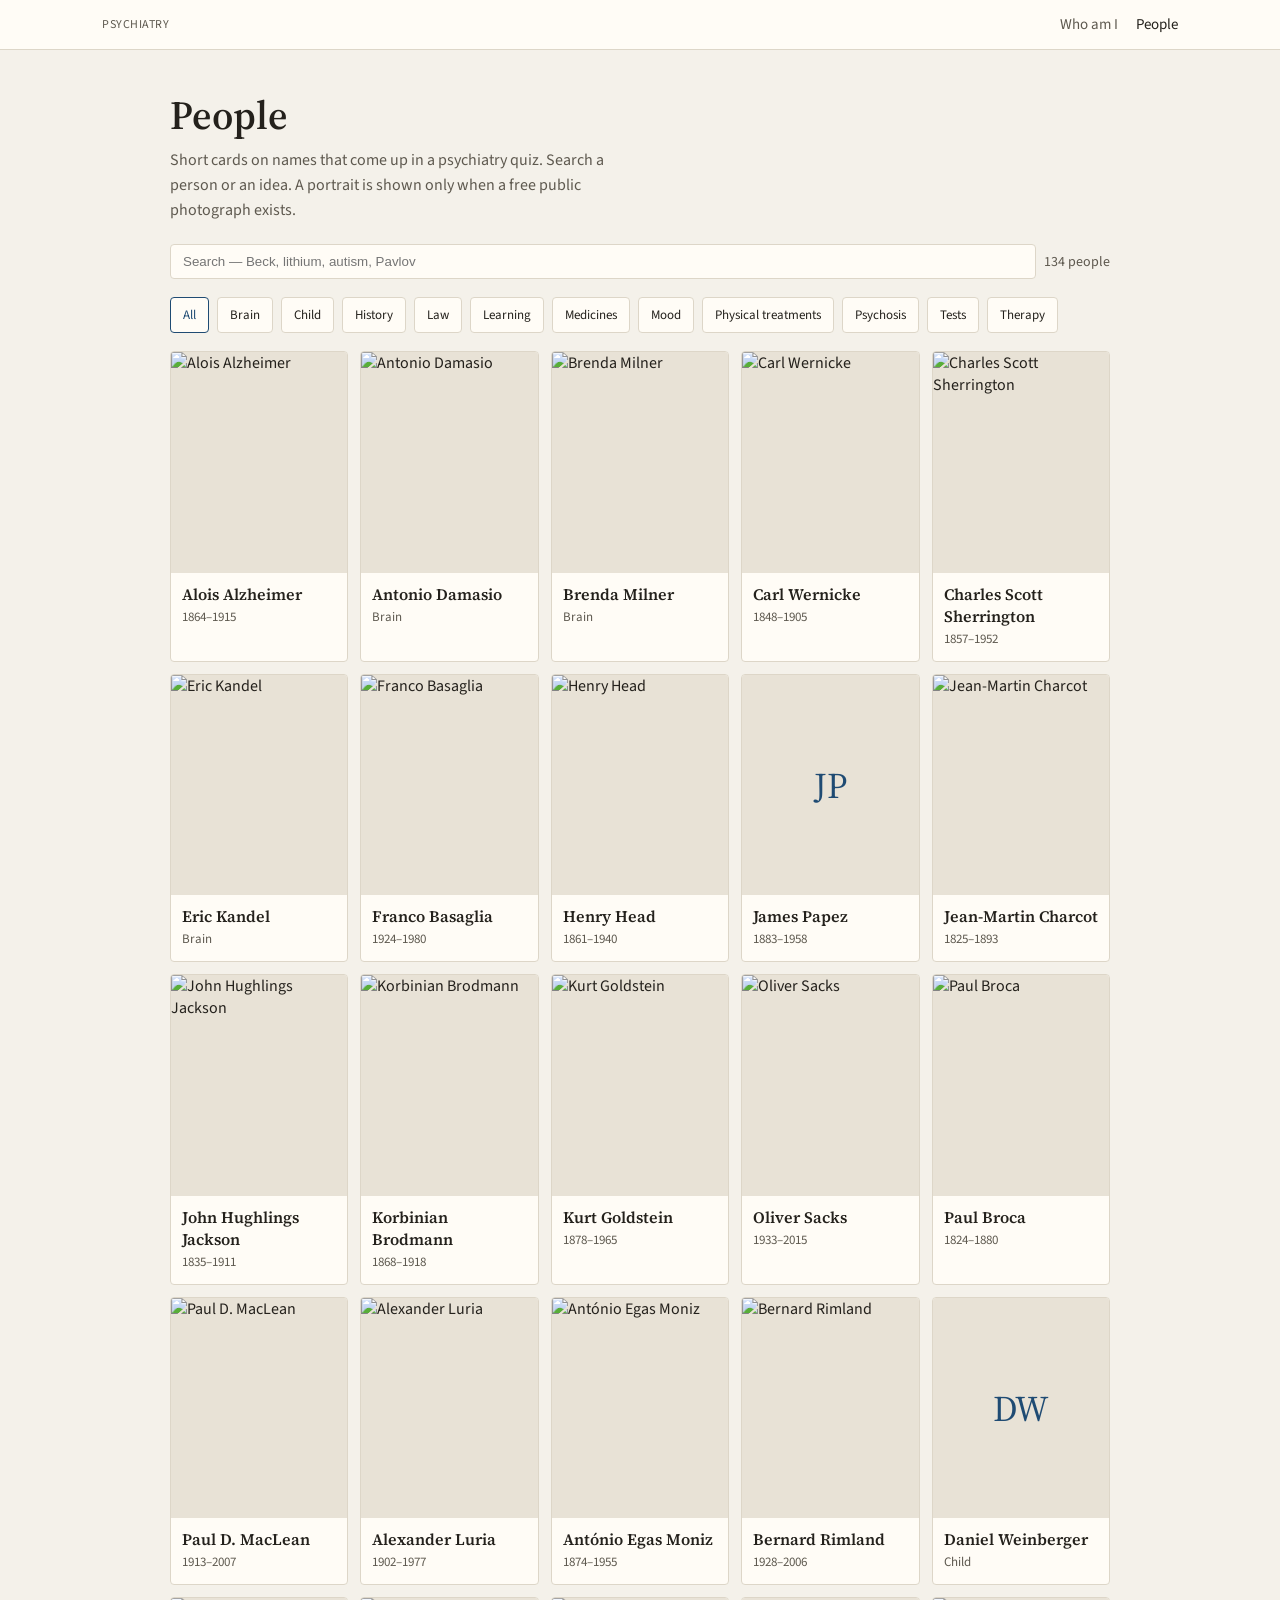
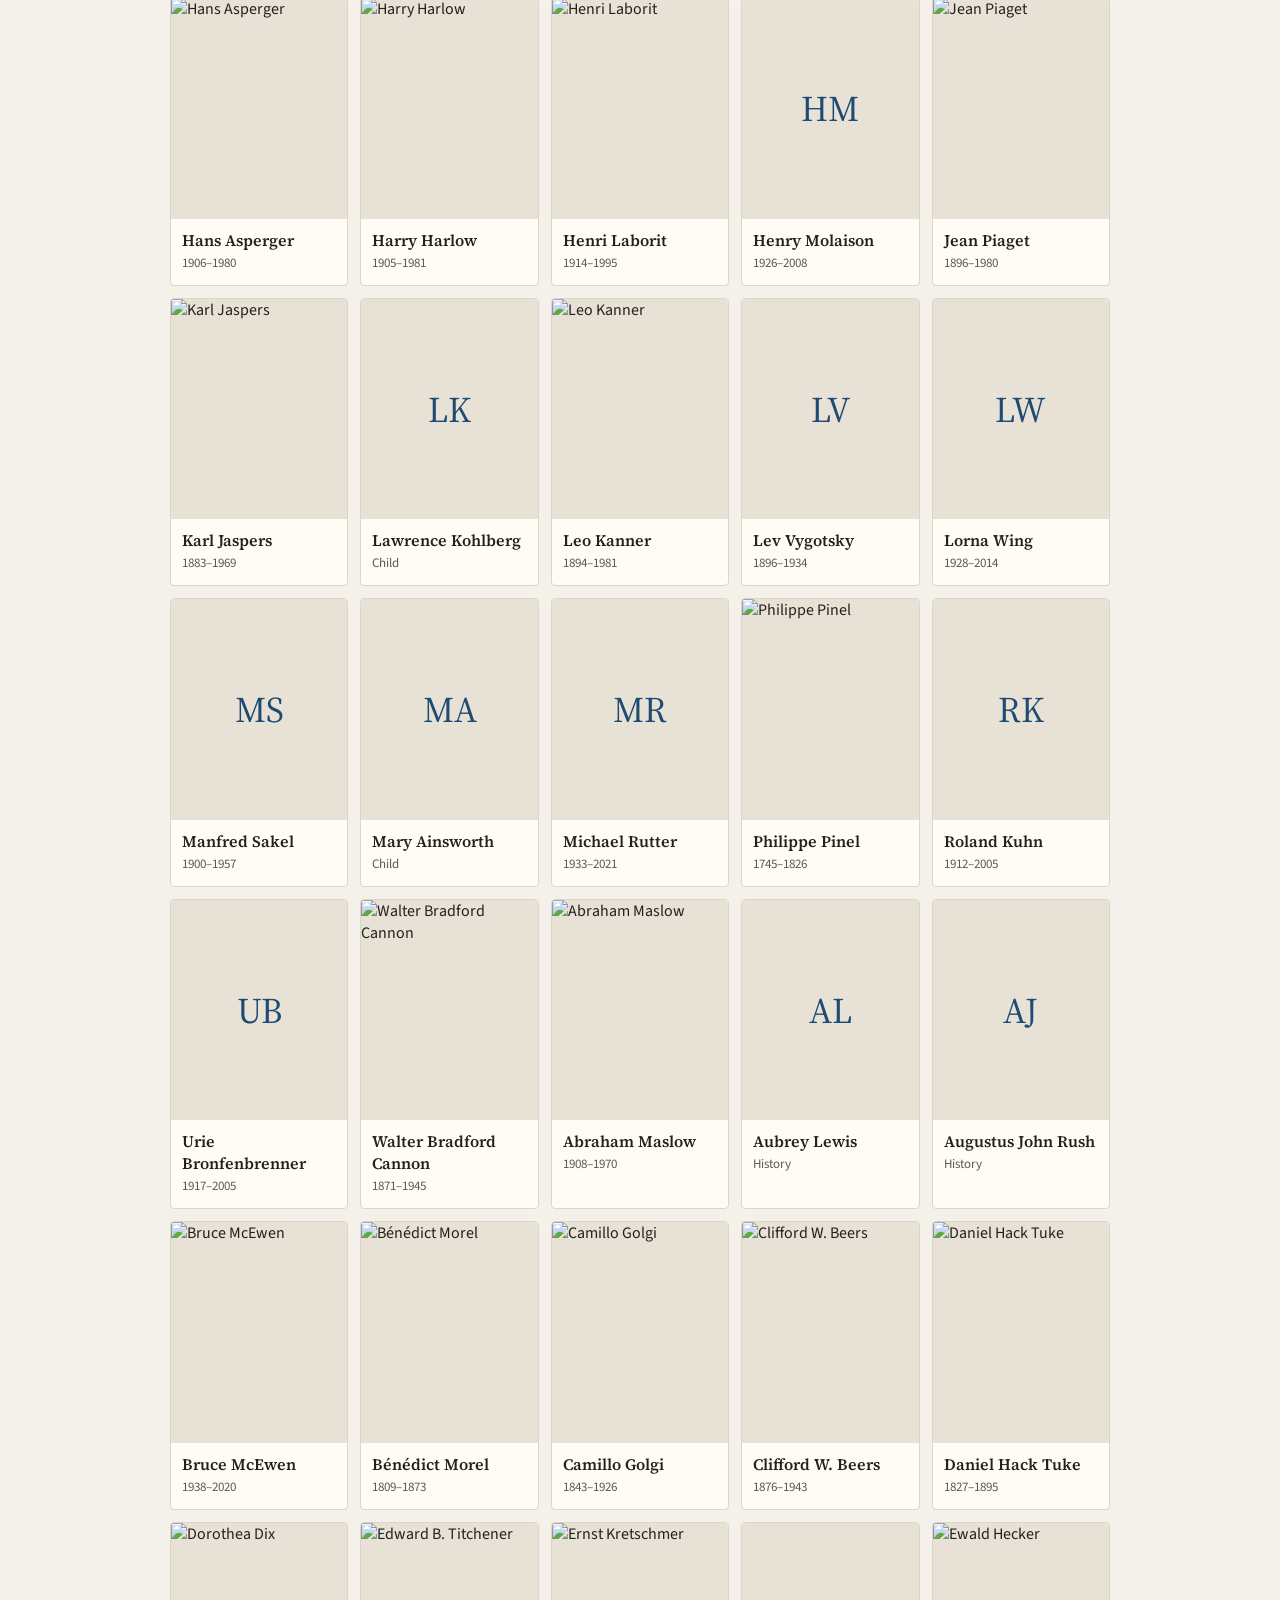
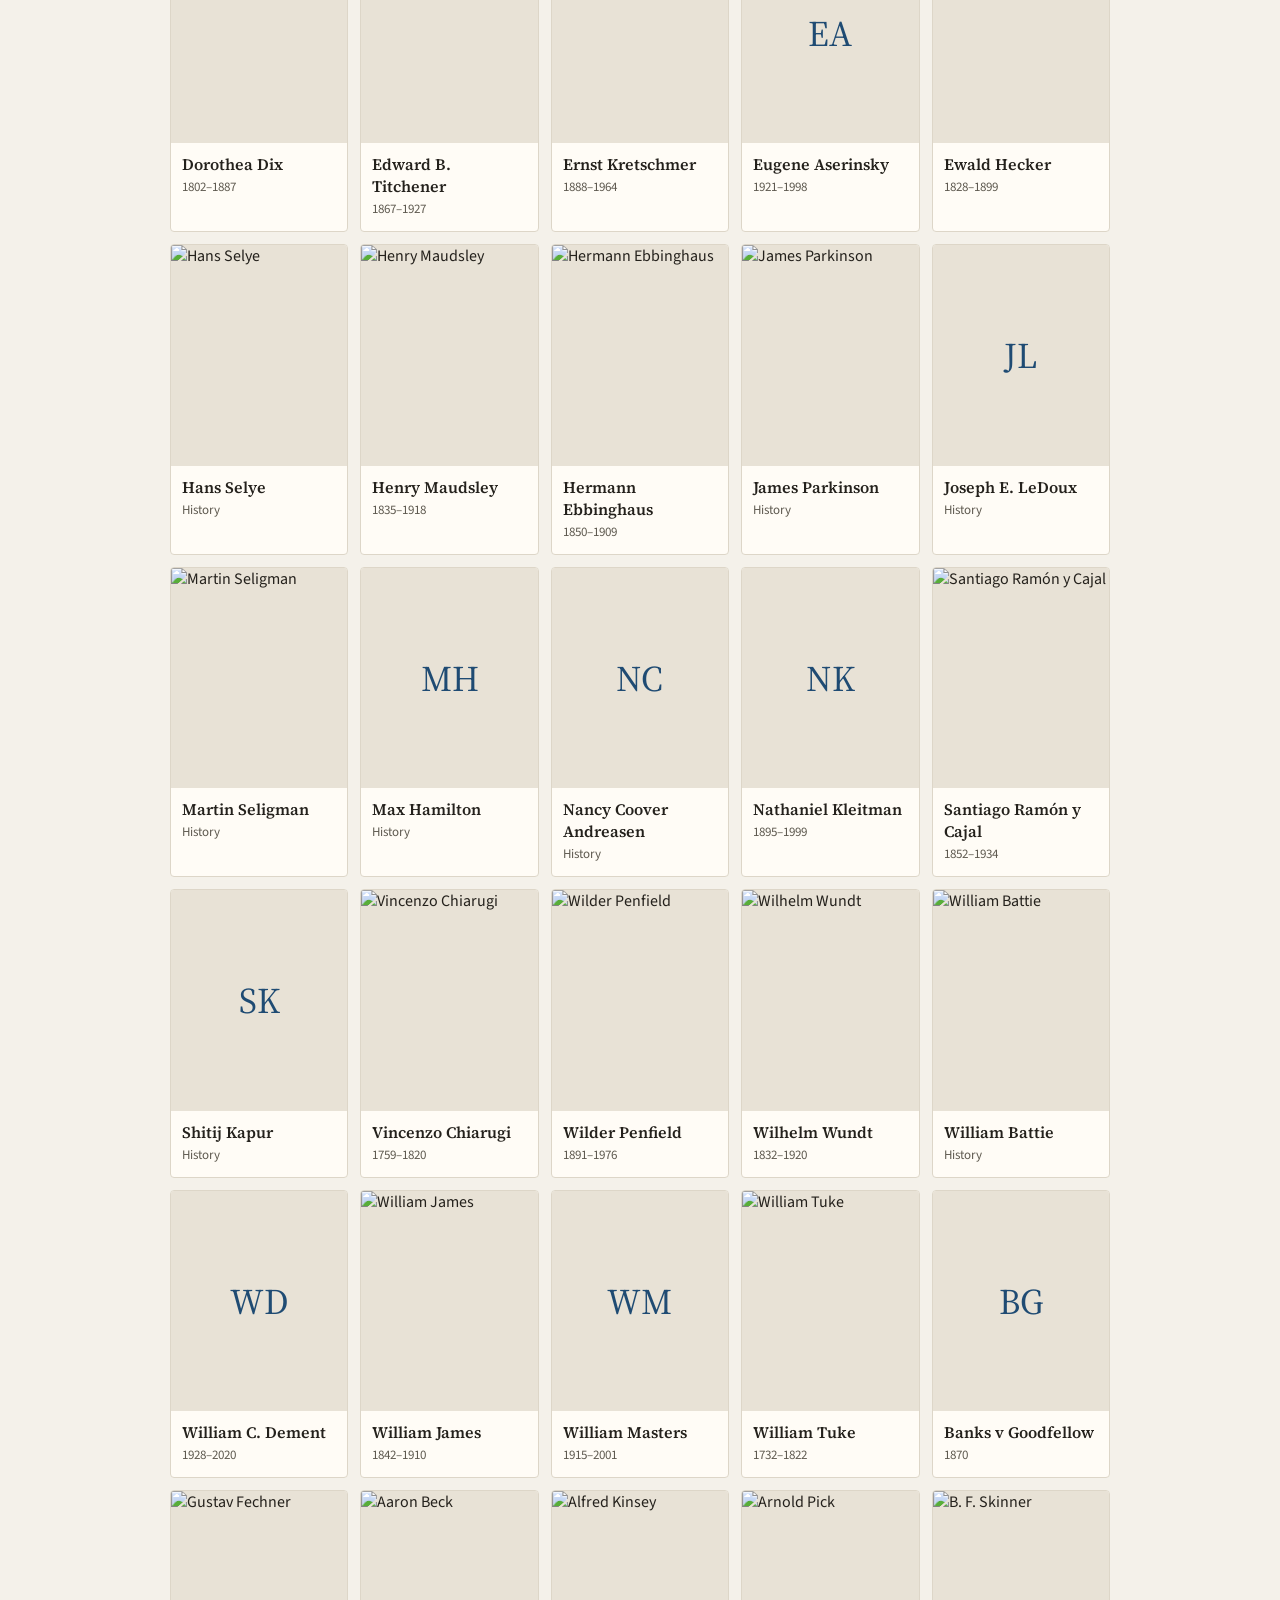
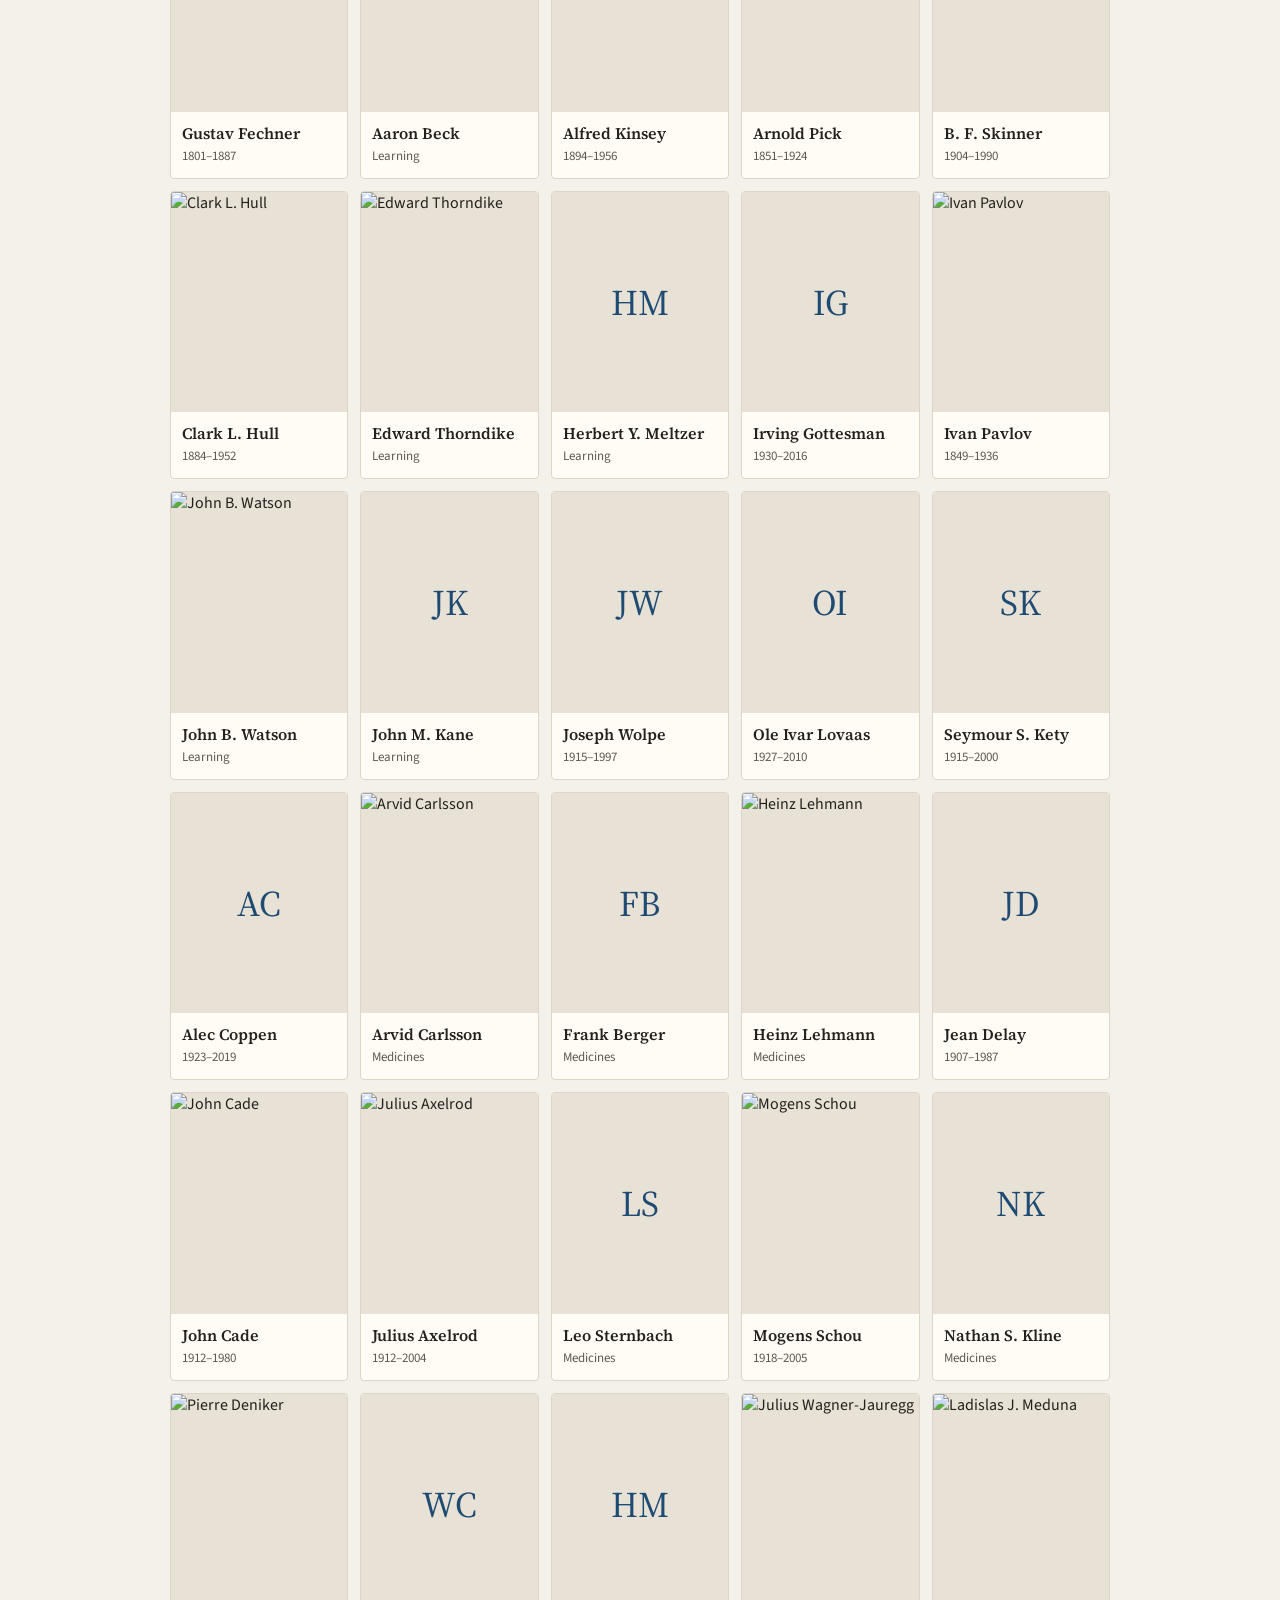
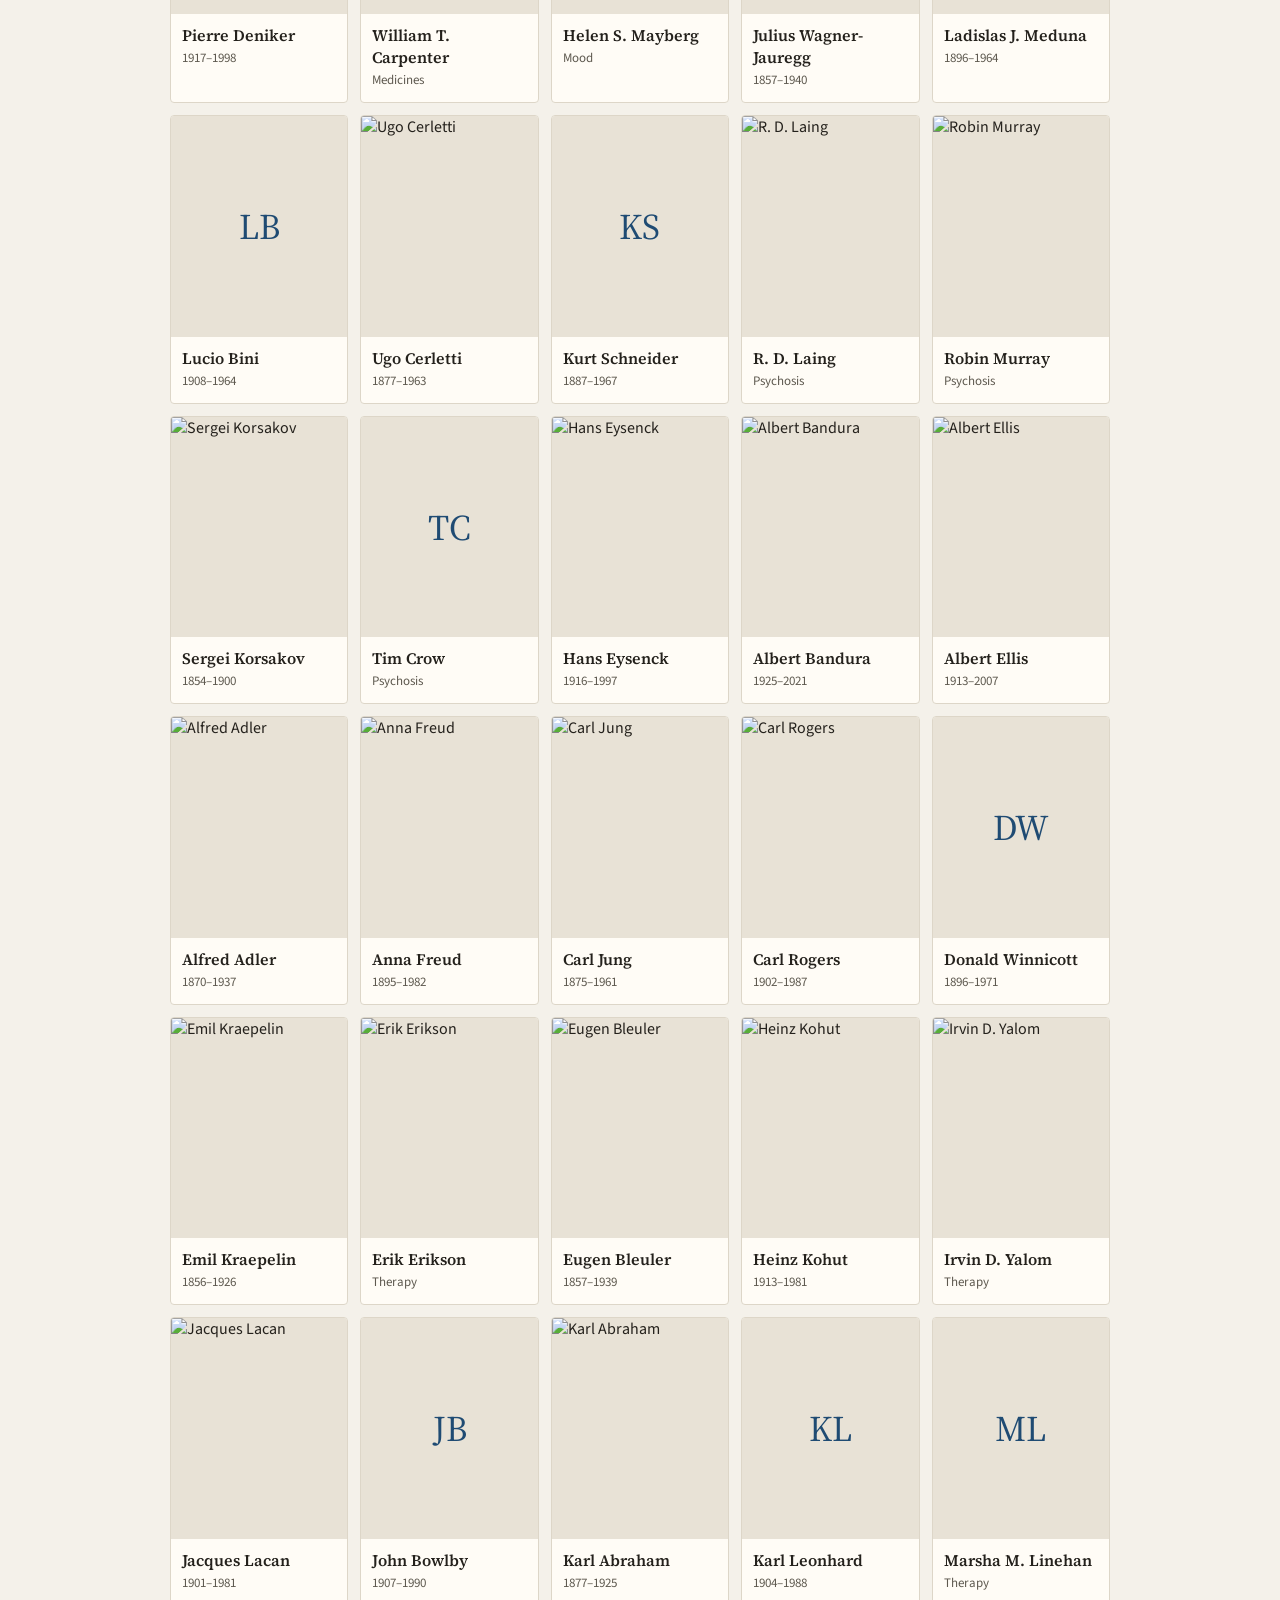
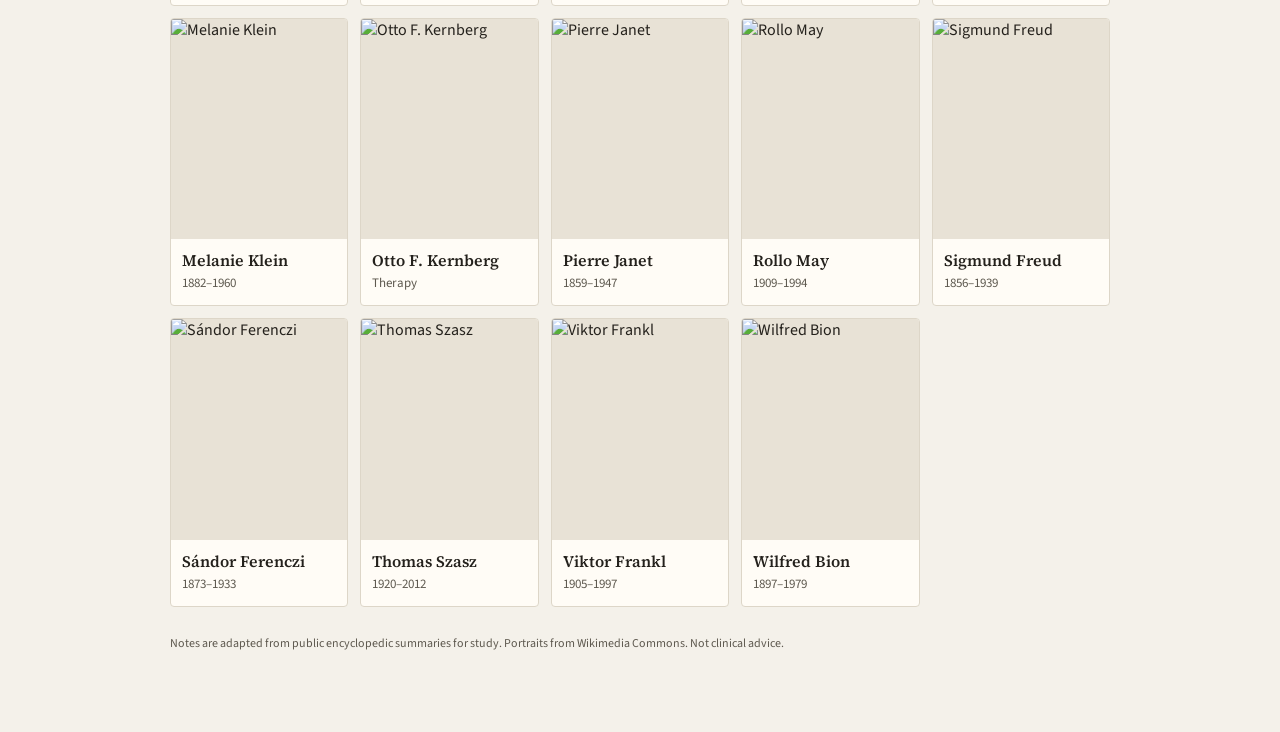
==== people.html @ 91e6fb1a "Add psychiatry Who am I quiz site. Static pages for the name quiz and people cards." ====
<!DOCTYPE html>
<html lang="en">
<head>
  <meta charset="UTF-8" />
  <meta name="viewport" content="width=device-width, initial-scale=1" />
  <title>People — Psychiatry</title>
  <link href="https://fonts.googleapis.com/css2?family=Source+Sans+3:wght@400;600&family=Source+Serif+4:opsz,wght@8..60,500;8..60,600&display=swap" rel="stylesheet" />
  <link rel="stylesheet" href="styles.css?v=4" />
</head>
<body>
  <header class="top">
    <div class="k">Psychiatry</div>
    <nav>
      <a href="index.html">Who am I</a>
      <a class="on" href="people.html">People</a>
    </nav>
  </header>
  <div class="wrap people-wrap">
    <h1>People</h1>
    <p class="lead">Short cards on names that come up in a psychiatry quiz. Search a person or an idea. A portrait is shown only when a free public photograph exists.</p>
    <div class="row">
      <input id="q" placeholder="Search — Beck, lithium, autism, Pavlov" />
      <span class="stat" id="count"></span>
    </div>
    <div class="row" id="eras"></div>
    <article class="detail" id="detail"></article>
    <div class="grid" id="grid"></div>
    <p class="credit" style="margin-top:28px">Notes are adapted from public encyclopedic summaries for study. Portraits from Wikimedia Commons. Not clinical advice.</p>
  </div>
  <script src="people.js?v=4"></script>
  <script>
    const PEOPLE = window.WHO || [];
    const labels = [...new Set(PEOPLE.map(p => p.era))].sort();
    let era = "all", q = "";

    function initials(p){ return p.name.split(/\s+/).filter(w=>w.length>2).slice(0,2).map(w=>w[0]).join("") || "?"; }
    function filtered(){
      const s = q.toLowerCase();
      return PEOPLE.filter(p=>{
        if (era!=="all" && p.era!==era) return false;
        if (!s) return true;
        return (p.name+" "+p.one+" "+p.hold+" "+p.clues.join(" ")+" "+p.also).toLowerCase().includes(s);
      });
    }
    function paint(){
      const list = filtered();
      document.getElementById("count").textContent = list.length + " people";
      document.getElementById("grid").innerHTML = list.map(p=>`
        <a class="card" href="#${p.id}">
          <div class="ph">${p.has_photo?'<img alt="'+p.name+'" src="'+p.img+'">':'<div class="m">'+initials(p)+'</div>'}</div>
          <div class="bd"><b>${p.name}</b><span>${p.years || p.era}</span></div>
        </a>`).join("");
    }
    function openHash(){
      const id = location.hash.replace("#","");
      const p = PEOPLE.find(x=>x.id===id);
      const el = document.getElementById("detail");
      if (!p){ el.className="detail"; el.innerHTML=""; return; }
      el.className="detail on";
      el.innerHTML = `
        ${p.has_photo?'<img class="face" style="width:180px;height:230px" alt="'+p.name+'" src="'+p.img+'">':'<div class="mono" style="width:180px;height:230px">'+initials(p)+'</div>'}
        <div>
          <p class="k">${p.era}${p.years ? " · " + p.years : ""}</p>
          <h2 style="font-family:'Source Serif 4',Georgia,serif;font-size:32px;font-weight:600;margin:4px 0 8px">${p.name}</h2>
          <p class="hold">${p.one}</p>
          <p class="muted">${p.also}</p>
          <ol class="muted" style="margin:12px 0 0 18px">${p.clues.map(c=>"<li>"+c+"</li>").join("")}</ol>
          <div class="row">
            <a class="btn primary" href="index.html">Play Who am I</a>
            ${p.wiki?'<a class="btn" href="'+p.wiki+'" target="_blank" rel="noopener">Read more</a>':''}
          </div>
        </div>`;
      el.scrollIntoView({behavior:"smooth",block:"start"});
    }
    const eras = document.getElementById("eras");
    [["all","All"], ...labels.map(x=>[x,x])].forEach(([id,lab],i)=>{
      const b=document.createElement("button");
      b.className="chip"+(i===0?" on":""); b.textContent=lab;
      b.onclick=()=>{ era=id; [...eras.children].forEach(x=>x.classList.remove("on")); b.classList.add("on"); paint(); };
      eras.appendChild(b);
    });
    document.getElementById("q").oninput = e=>{ q=e.target.value; paint(); };
    window.addEventListener("hashchange", openHash);
    paint(); openHash();
  </script>
</body>
</html>
---- styles.css ----
:root {
  --bg: #f4f1ea;
  --paper: #fffcf6;
  --ink: #24211c;
  --muted: #5e594f;
  --line: #ddd6c8;
  --accent: #1f4b73;
  --ok: #2d6a4f;
  --bad: #9b2c2c;
}
* { box-sizing: border-box; margin: 0; padding: 0; }
html, body {
  background: var(--bg);
  color: var(--ink);
  font-family: "Source Sans 3", "Segoe UI", sans-serif;
  min-height: 100%;
}
a { color: var(--accent); text-decoration: none; }
a:hover { text-decoration: underline; }
button { font: inherit; cursor: pointer; color: inherit; }
button:focus-visible, input:focus-visible { outline: 2px solid var(--accent); outline-offset: 2px; }
.k {
  font-size: 12px;
  letter-spacing: 0.04em;
  text-transform: uppercase;
  color: var(--muted);
}
.top {
  display: flex;
  justify-content: space-between;
  align-items: center;
  gap: 16px;
  padding: 14px 8vw;
  border-bottom: 1px solid var(--line);
  background: var(--paper);
}
.top nav { display: flex; gap: 18px; font-size: 15px; }
.top nav a { color: var(--muted); }
.top nav a.on, .top nav a:hover { color: var(--ink); text-decoration: none; }
.wrap { max-width: 720px; margin: 0 auto; padding: 36px 20px 80px; }
h1 {
  font-family: "Source Serif 4", Georgia, serif;
  font-weight: 600;
  font-size: clamp(28px, 5vw, 40px);
  line-height: 1.15;
  margin: 6px 0 10px;
}
.lead { color: var(--muted); max-width: 58ch; margin: 0 0 22px; line-height: 1.55; }
.row { display: flex; gap: 8px; flex-wrap: wrap; align-items: center; margin: 12px 0 18px; }
.btn, .chip {
  background: var(--paper);
  border: 1px solid var(--line);
  border-radius: 4px;
  padding: 8px 12px;
  color: var(--ink);
}
.btn.primary { background: var(--accent); color: #fff; border-color: var(--accent); }
.btn:hover, .chip:hover { border-color: #b8b09e; }
.chip.on { border-color: var(--accent); color: var(--accent); }
.chip { font-size: 13px; }
.clue {
  font-family: "Source Serif 4", Georgia, serif;
  font-size: clamp(20px, 3vw, 26px);
  line-height: 1.4;
  text-wrap: pretty;
  min-height: 4.2em;
  margin: 8px 0 18px;
}
.opts { display: grid; gap: 8px; }
.opt {
  text-align: left;
  background: var(--paper);
  border: 1px solid var(--line);
  border-radius: 4px;
  padding: 12px 14px;
}
.opt.good { border-color: var(--ok); color: var(--ok); }
.opt.bad { border-color: var(--bad); color: var(--bad); }
.face {
  width: 140px;
  height: 176px;
  object-fit: cover;
  object-position: top;
  border-radius: 2px;
  background: #e8e2d6;
  display: block;
}
.mono {
  width: 140px;
  height: 176px;
  border-radius: 2px;
  background: #e8e2d6;
  display: grid;
  place-items: center;
  font-family: "Source Serif 4", Georgia, serif;
  font-size: 48px;
  color: var(--accent);
}
.card {
  background: var(--paper);
  border: 1px solid var(--line);
  border-radius: 4px;
  overflow: hidden;
  text-align: left;
  color: inherit;
  width: 100%;
}
.card:hover { border-color: #b8b09e; text-decoration: none; }
.card .ph { aspect-ratio: 4/5; background: #e8e2d6; overflow: hidden; }
.card .ph img { width: 100%; height: 100%; object-fit: cover; object-position: top; display: block; }
.card .ph .m {
  height: 100%;
  display: grid;
  place-items: center;
  font-family: "Source Serif 4", Georgia, serif;
  font-size: 36px;
  color: var(--accent);
}
.card .bd { padding: 10px 11px 12px; }
.card .bd b { display: block; font-family: "Source Serif 4", Georgia, serif; font-size: 16px; font-weight: 600; }
.card .bd span { color: var(--muted); font-size: 13px; line-height: 1.35; }
.grid { display: grid; grid-template-columns: repeat(auto-fill, minmax(150px, 1fr)); gap: 12px; }
.people-wrap { max-width: 980px; }
.reveal {
  display: none;
  margin-top: 22px;
  padding-top: 18px;
  border-top: 1px solid var(--line);
  grid-template-columns: 140px 1fr;
  gap: 20px;
  align-items: start;
}
.reveal.show { display: grid; }
.hold {
  font-family: "Source Serif 4", Georgia, serif;
  font-size: 18px;
  line-height: 1.4;
  margin: 6px 0 10px;
}
.muted { color: var(--muted); font-size: 15px; line-height: 1.5; }
.credit { color: var(--muted); font-size: 12px; margin-top: 10px; }
#q {
  background: var(--paper);
  border: 1px solid var(--line);
  border-radius: 4px;
  color: var(--ink);
  padding: 9px 12px;
  min-width: 240px;
  flex: 1;
}
.stat { color: var(--muted); font-size: 14px; }
.detail { display: none; }
.detail.on {
  display: grid;
  grid-template-columns: 180px 1fr;
  gap: 24px;
  margin-bottom: 28px;
  padding-bottom: 24px;
  border-bottom: 1px solid var(--line);
}
@media (max-width: 700px) {
  .top { padding: 12px 16px; }
  .reveal.show, .detail.on { grid-template-columns: 1fr; }
}
@media (prefers-reduced-motion: reduce) { * { transition: none !important; } }
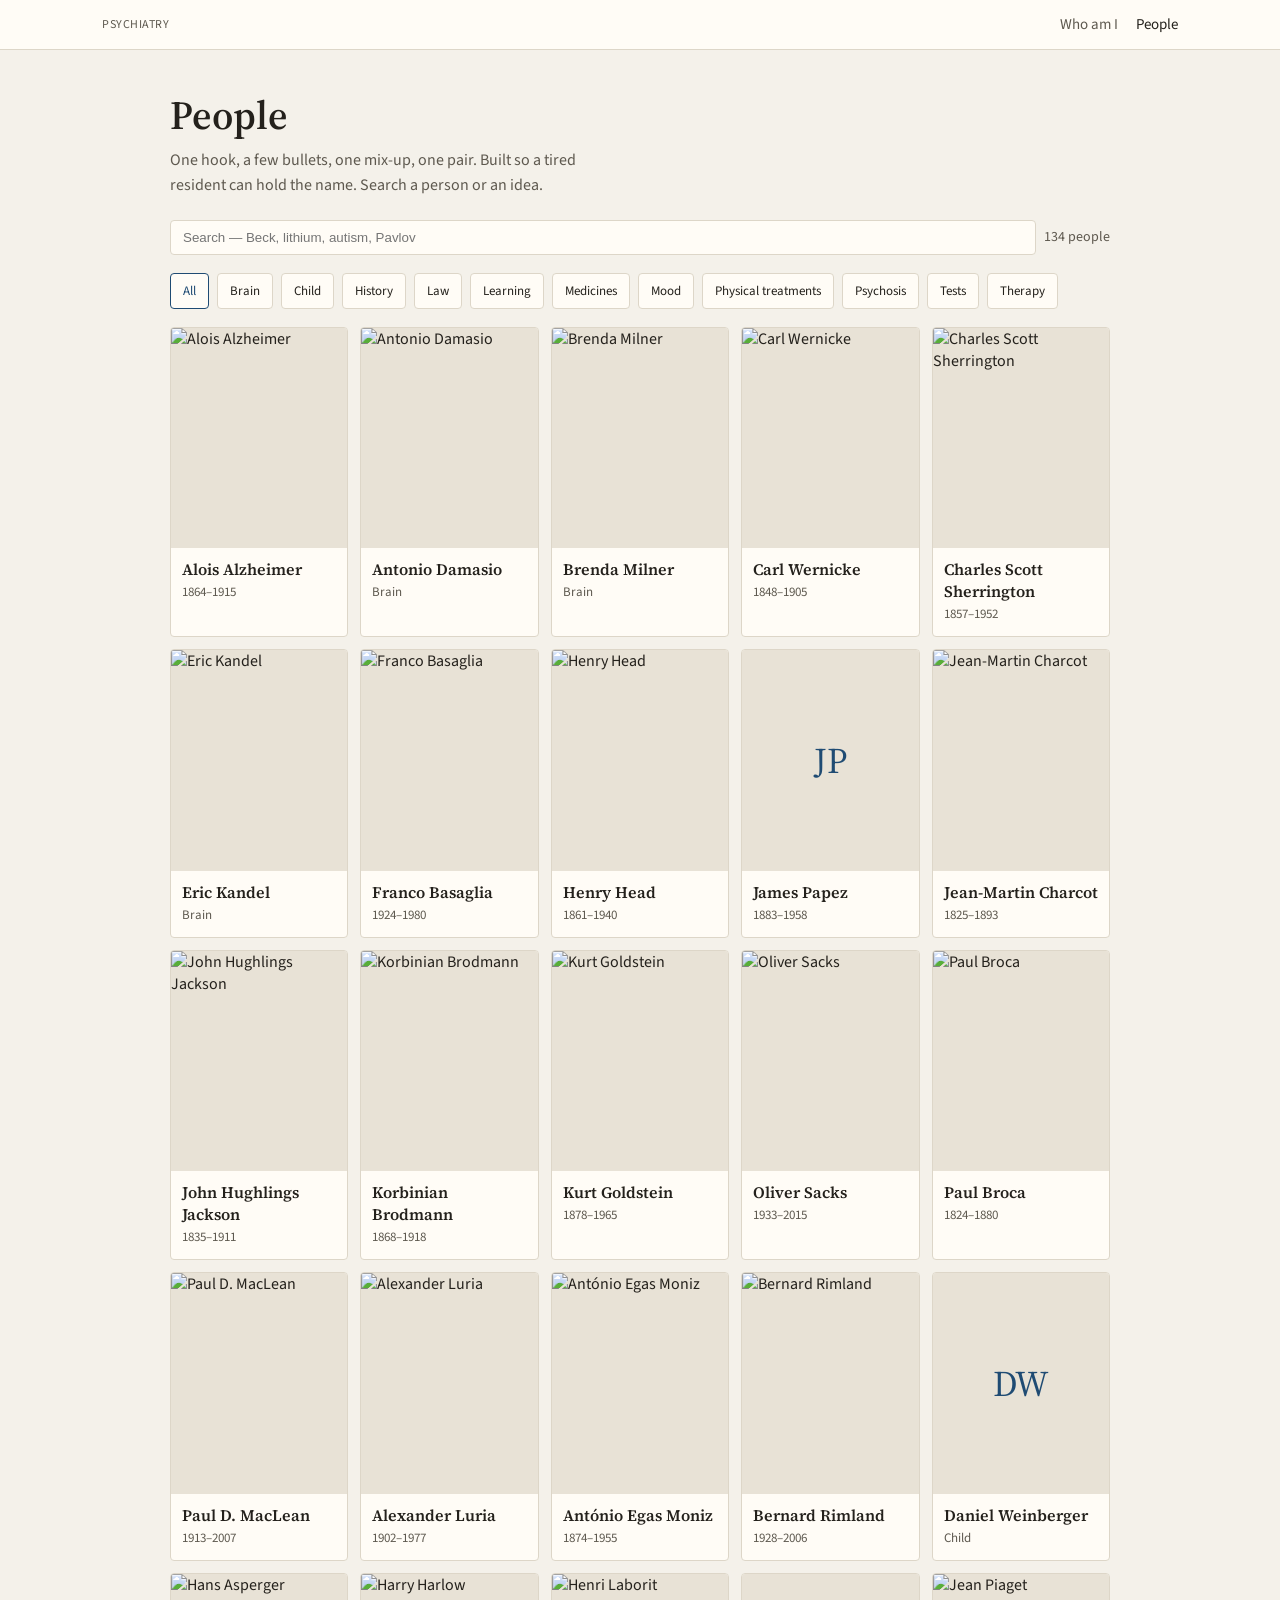
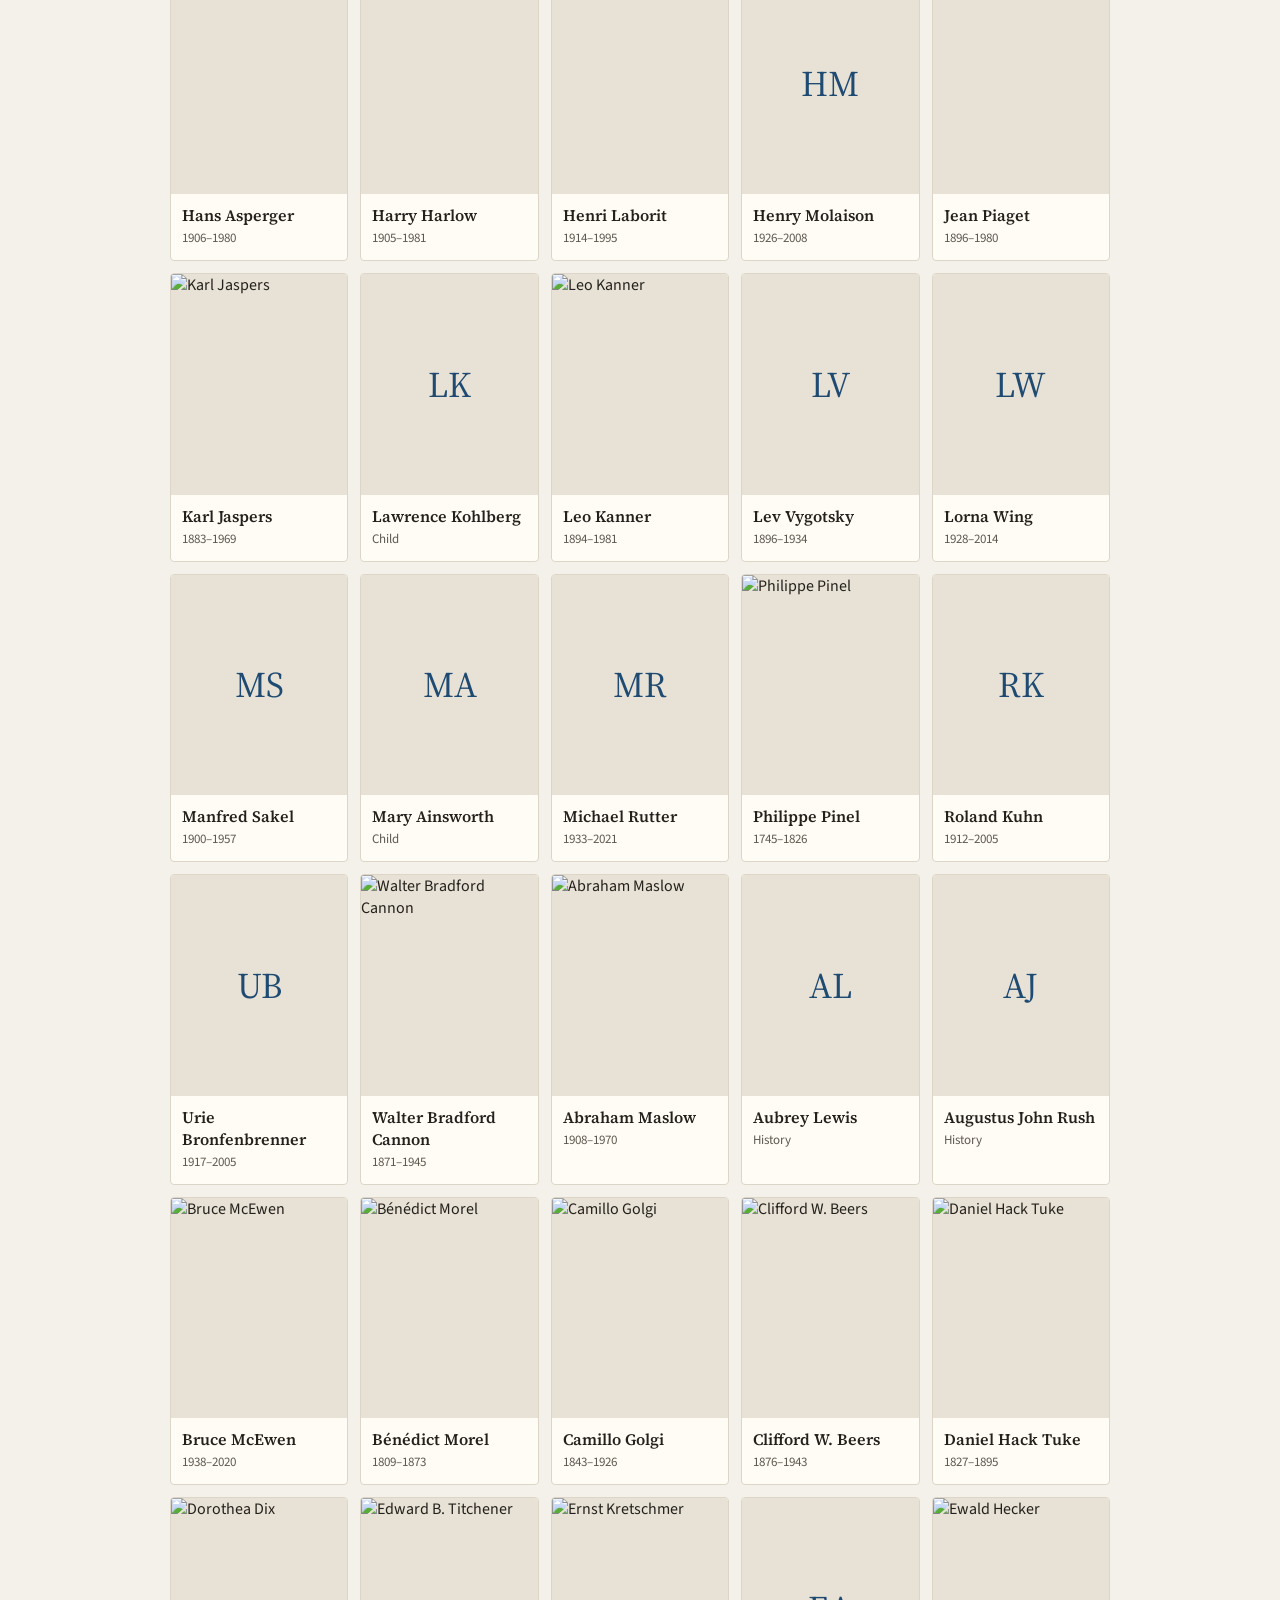
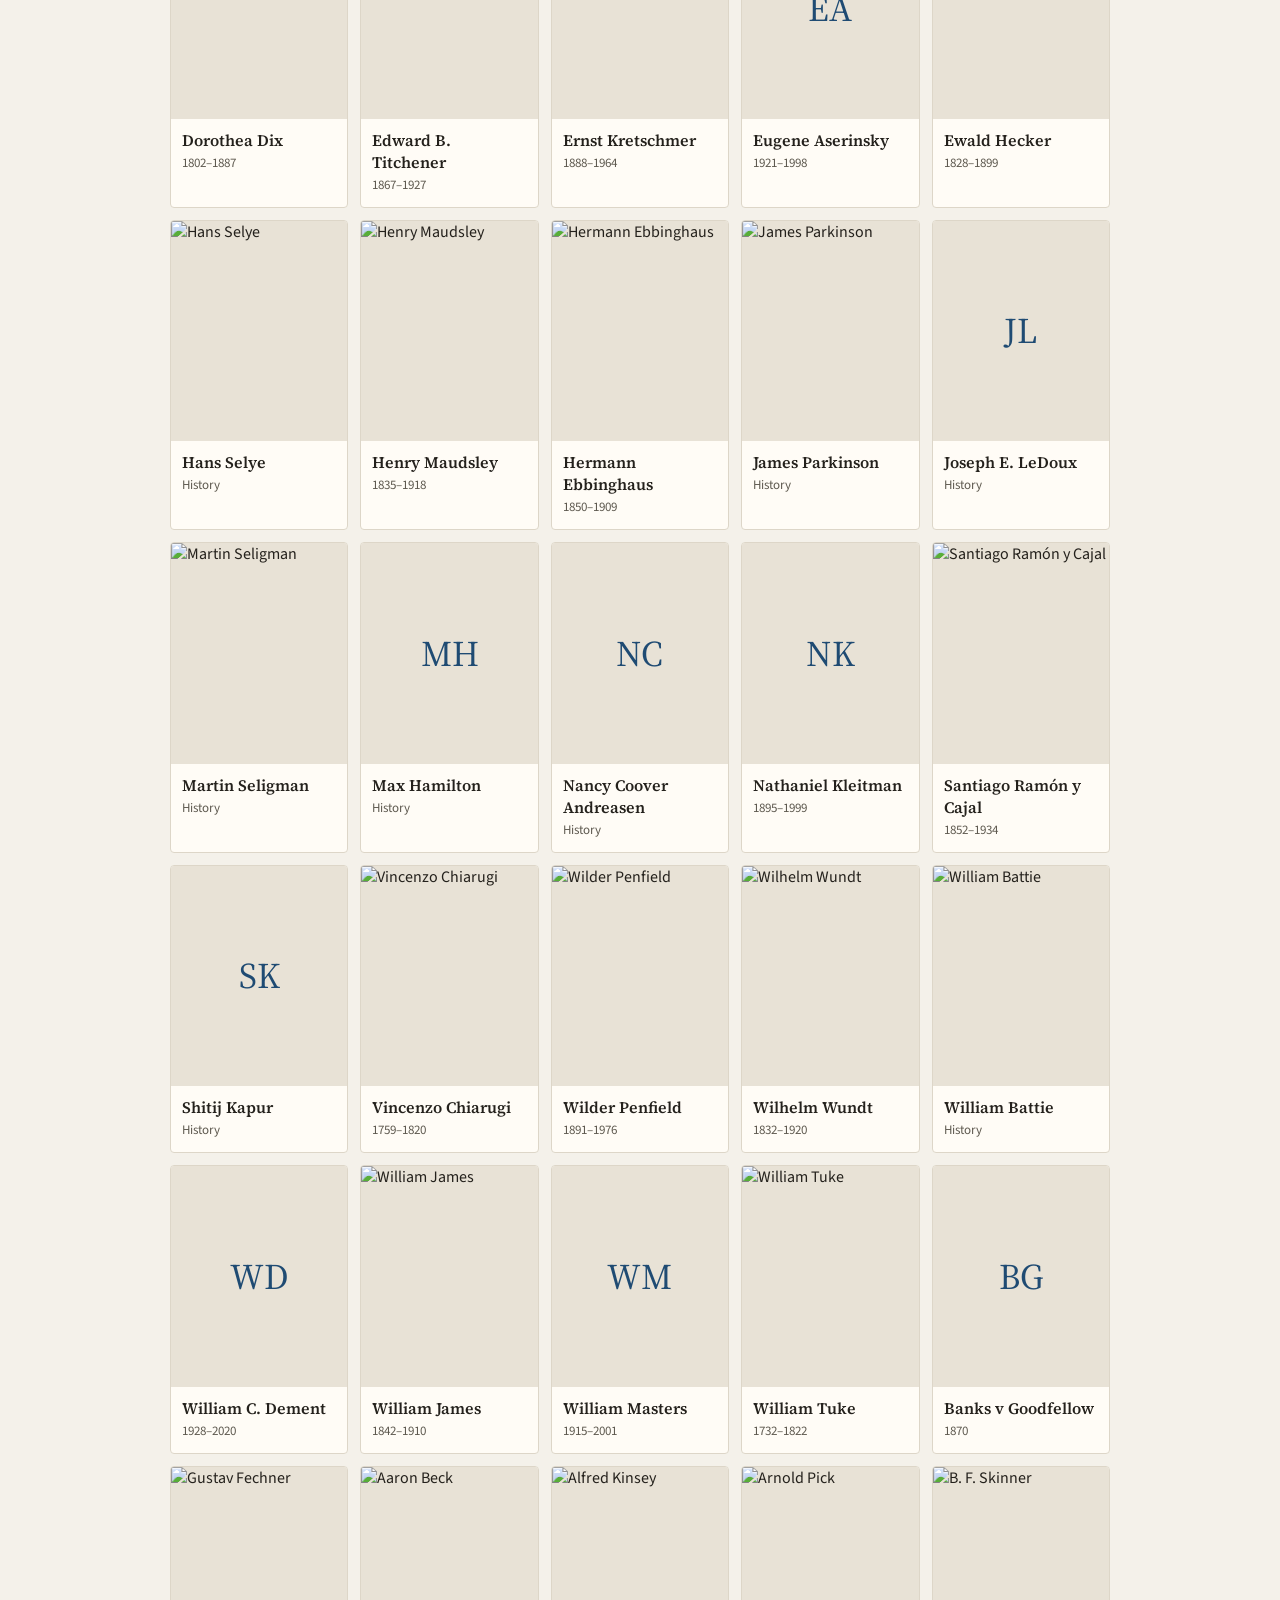
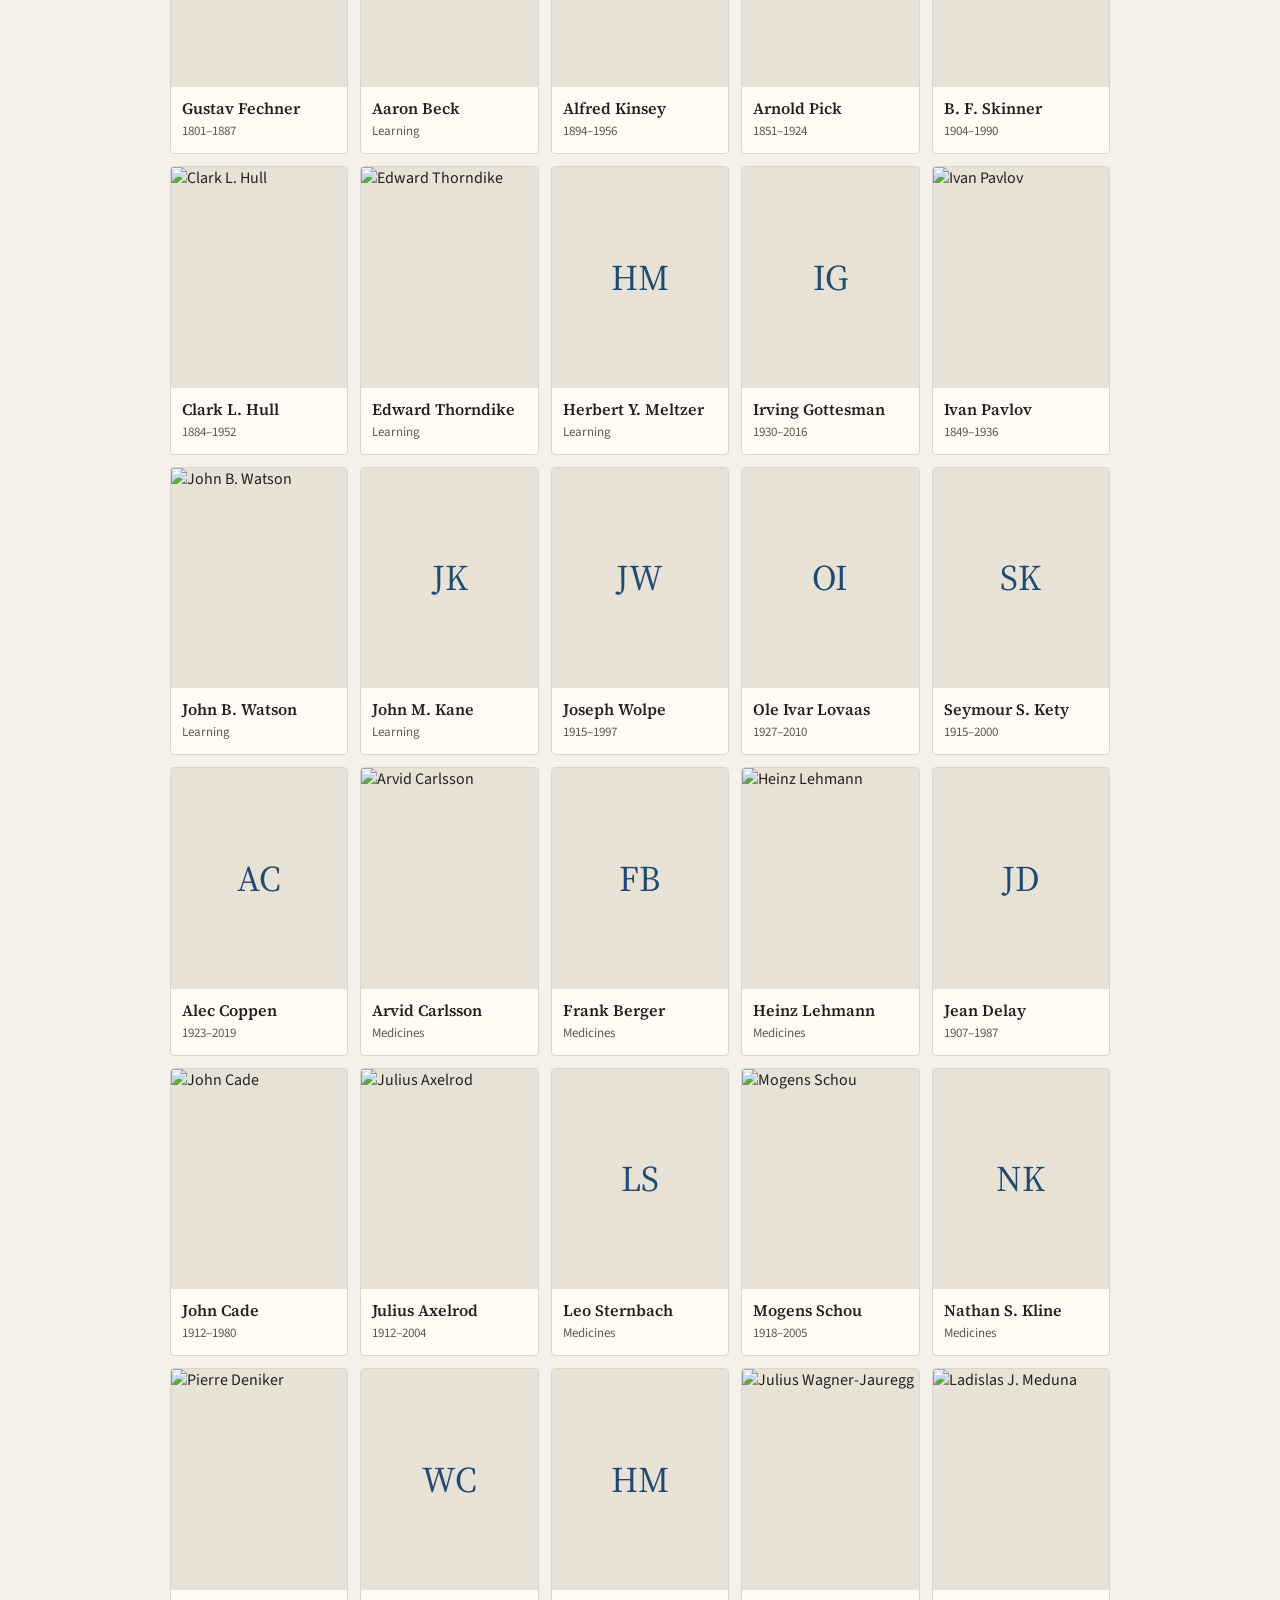
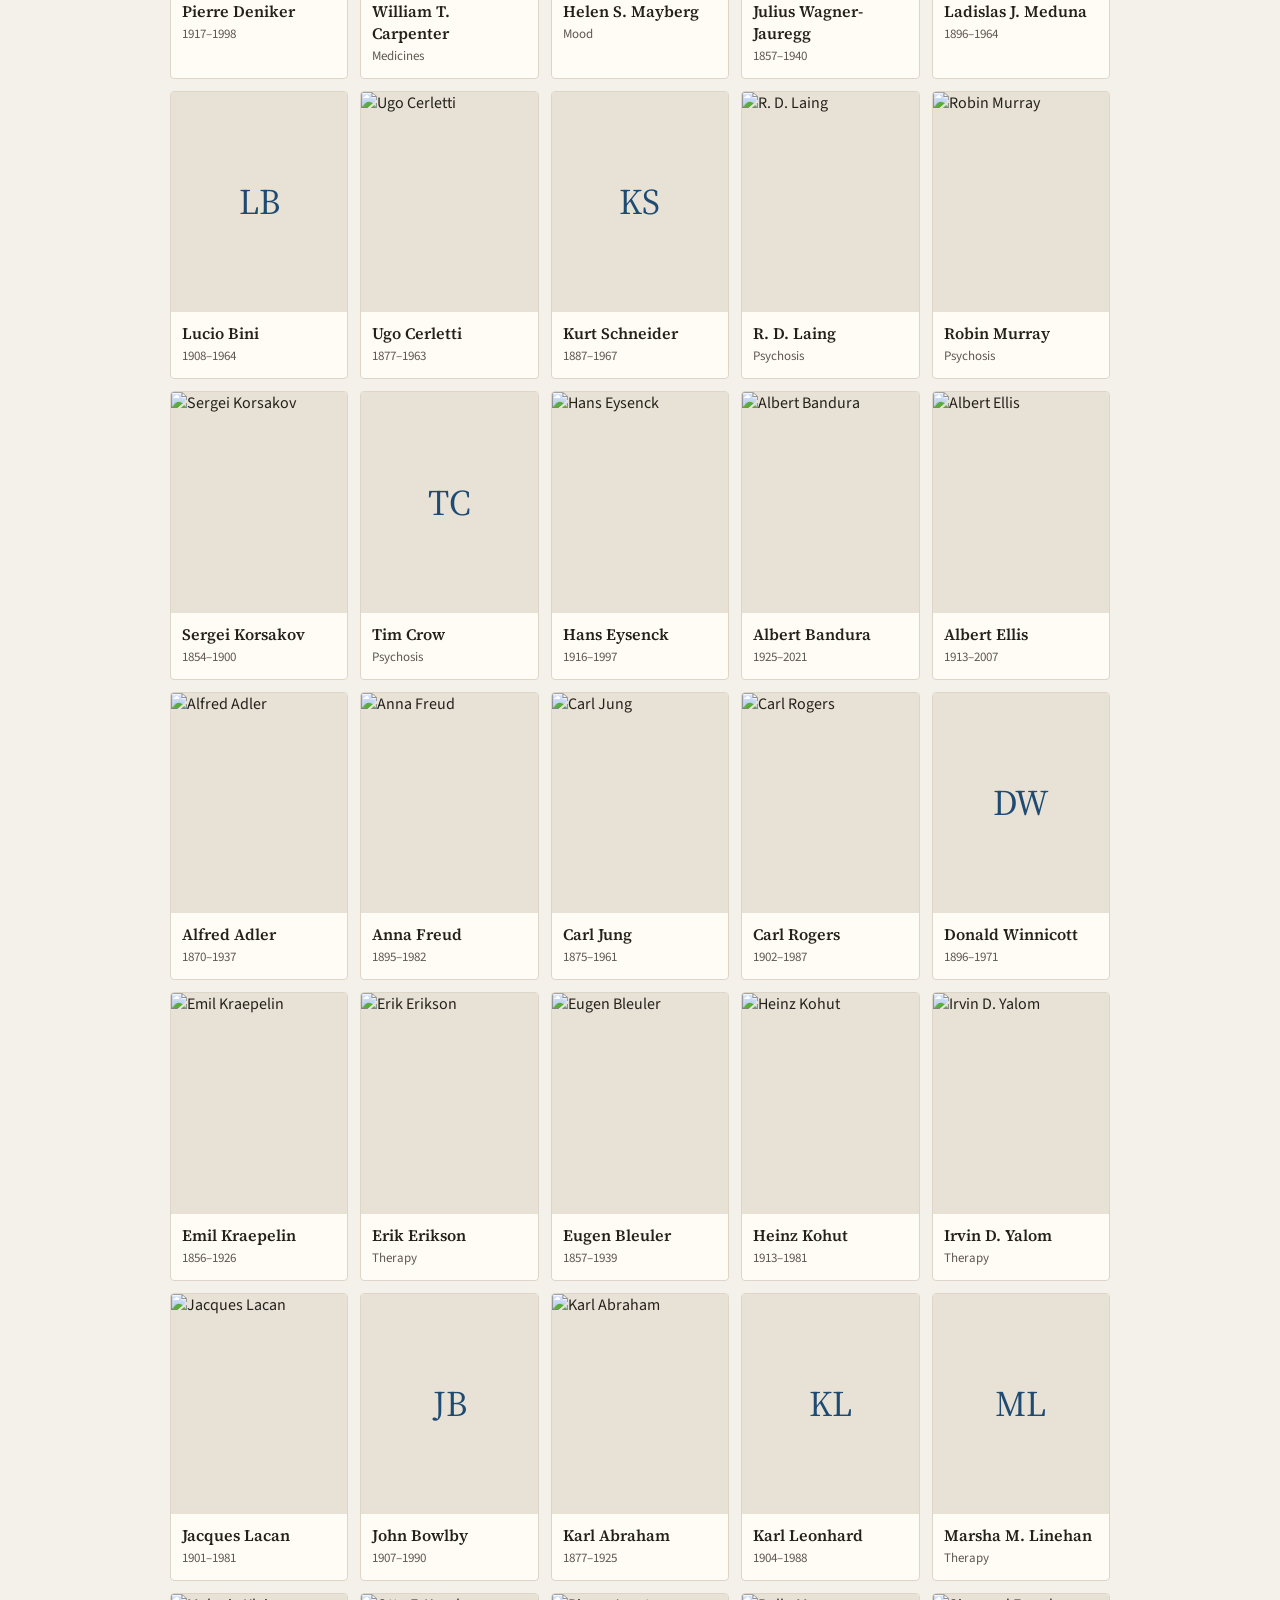
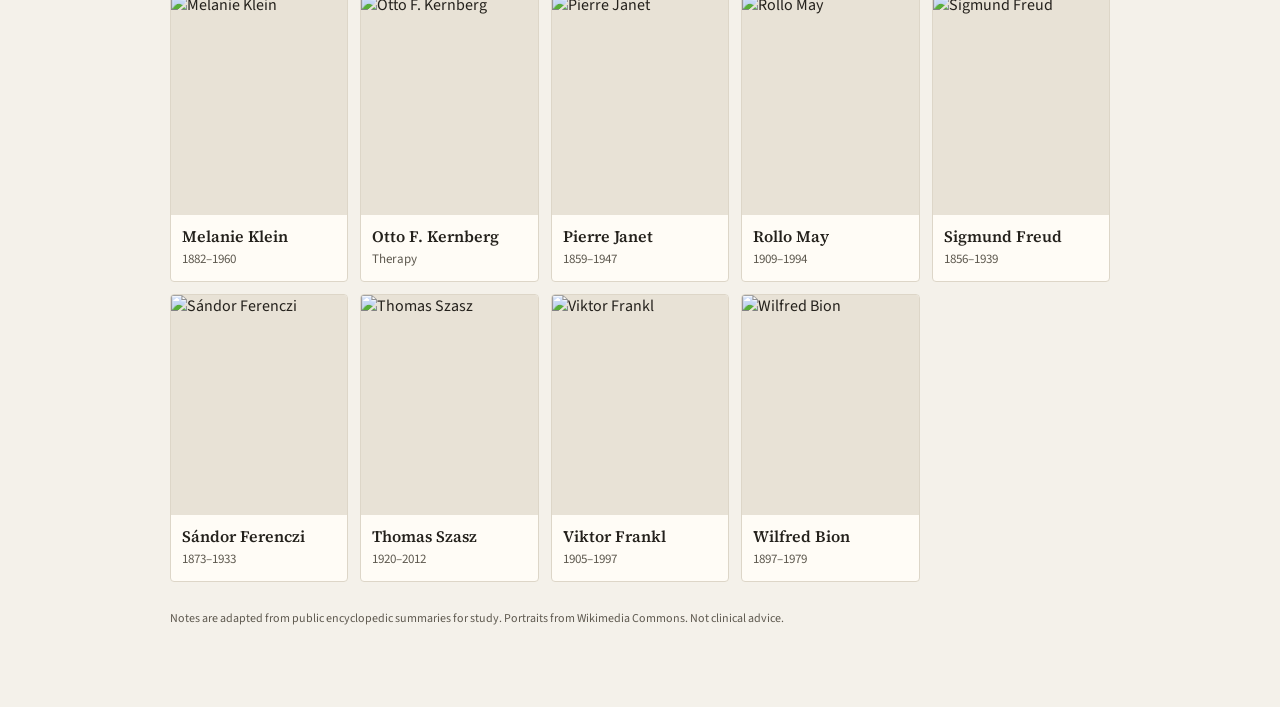
==== commit 645967e0: "Rewrite Who am I clues and add resident recall notes. Clues no longer contain the person's name. Eac" ====
--- a/people.html
+++ b/people.html
@@ -5,7 +5,7 @@
   <meta name="viewport" content="width=device-width, initial-scale=1" />
   <title>People — Psychiatry</title>
   <link href="https://fonts.googleapis.com/css2?family=Source+Sans+3:wght@400;600&family=Source+Serif+4:opsz,wght@8..60,500;8..60,600&display=swap" rel="stylesheet" />
-  <link rel="stylesheet" href="styles.css?v=4" />
+  <link rel="stylesheet" href="styles.css?v=5" />
 </head>
 <body>
   <header class="top">
@@ -17,7 +17,7 @@
   </header>
   <div class="wrap people-wrap">
     <h1>People</h1>
-    <p class="lead">Short cards on names that come up in a psychiatry quiz. Search a person or an idea. A portrait is shown only when a free public photograph exists.</p>
+    <p class="lead">One hook, a few bullets, one mix-up, one pair. Built so a tired resident can hold the name. Search a person or an idea.</p>
     <div class="row">
       <input id="q" placeholder="Search — Beck, lithium, autism, Pavlov" />
       <span class="stat" id="count"></span>
@@ -27,7 +27,7 @@
     <div class="grid" id="grid"></div>
     <p class="credit" style="margin-top:28px">Notes are adapted from public encyclopedic summaries for study. Portraits from Wikimedia Commons. Not clinical advice.</p>
   </div>
-  <script src="people.js?v=4"></script>
+  <script src="people.js?v=5"></script>
   <script>
     const PEOPLE = window.WHO || [];
     const labels = [...new Set(PEOPLE.map(p => p.era))].sort();
@@ -39,7 +39,7 @@
       return PEOPLE.filter(p=>{
         if (era!=="all" && p.era!==era) return false;
         if (!s) return true;
-        return (p.name+" "+p.one+" "+p.hold+" "+p.clues.join(" ")+" "+p.also).toLowerCase().includes(s);
+        return (p.name+" "+(p.hook||"")+" "+(p.trap||"")+" "+(p.pair||"")+" "+(p.remember||[]).join(" ")+" "+(p.clues||[]).join(" ")).toLowerCase().includes(s);
       });
     }
     function paint(){
@@ -57,17 +57,21 @@
       const el = document.getElementById("detail");
       if (!p){ el.className="detail"; el.innerHTML=""; return; }
       el.className="detail on";
+      const rec = (p.remember || []).map(x => "<li>"+x+"</li>").join("");
       el.innerHTML = `
         ${p.has_photo?'<img class="face" style="width:180px;height:230px" alt="'+p.name+'" src="'+p.img+'">':'<div class="mono" style="width:180px;height:230px">'+initials(p)+'</div>'}
         <div>
           <p class="k">${p.era}${p.years ? " · " + p.years : ""}</p>
           <h2 style="font-family:'Source Serif 4',Georgia,serif;font-size:32px;font-weight:600;margin:4px 0 8px">${p.name}</h2>
-          <p class="hold">${p.one}</p>
-          <p class="muted">${p.also}</p>
-          <ol class="muted" style="margin:12px 0 0 18px">${p.clues.map(c=>"<li>"+c+"</li>").join("")}</ol>
+          <div class="note-hook">${p.hook || p.one || ""}</div>
+          <div class="note-grid">
+            <div class="note-box"><h3>Hold these</h3><ul>${rec}</ul></div>
+            ${p.trap ? '<div class="note-box trap"><h3>Don\'t mix</h3><p>'+p.trap+'</p></div>' : ''}
+            ${p.pair ? '<div class="note-box pair"><h3>Pair with</h3><p>'+p.pair+'</p></div>' : ''}
+          </div>
           <div class="row">
             <a class="btn primary" href="index.html">Play Who am I</a>
-            ${p.wiki?'<a class="btn" href="'+p.wiki+'" target="_blank" rel="noopener">Read more</a>':''}
+            ${p.wiki?'<a class="btn" href="'+p.wiki+'" target="_blank" rel="noopener">Longer article</a>':''}
           </div>
         </div>`;
       el.scrollIntoView({behavior:"smooth",block:"start"});
--- a/styles.css
+++ b/styles.css
@@ -131,12 +131,24 @@
   align-items: start;
 }
 .reveal.show { display: grid; }
-.hold {
+.note-hook {
   font-family: "Source Serif 4", Georgia, serif;
-  font-size: 18px;
-  line-height: 1.4;
-  margin: 6px 0 10px;
+  font-size: 20px;
+  line-height: 1.35;
+  background: #f3efe4;
+  border: 1px solid var(--line);
+  padding: 12px 14px;
+  margin: 8px 0 14px;
 }
+.note-grid { display: grid; gap: 10px; }
+.note-box { border: 1px solid var(--line); background: var(--paper); padding: 10px 12px; }
+.note-box h3 { font-size: 11px; letter-spacing: .08em; text-transform: uppercase; color: var(--muted); font-weight: 600; margin: 0 0 6px; }
+.note-box ul { margin: 0 0 0 18px; }
+.note-box li { margin: 3px 0; line-height: 1.4; }
+.note-box.trap { border-color: #e2c2c2; }
+.note-box.pair { border-color: #c9d4e0; }
+.reveal { grid-template-columns: 140px 1fr; }
+.detail.on { grid-template-columns: 180px 1fr; }
 .muted { color: var(--muted); font-size: 15px; line-height: 1.5; }
 .credit { color: var(--muted); font-size: 12px; margin-top: 10px; }
 #q {
